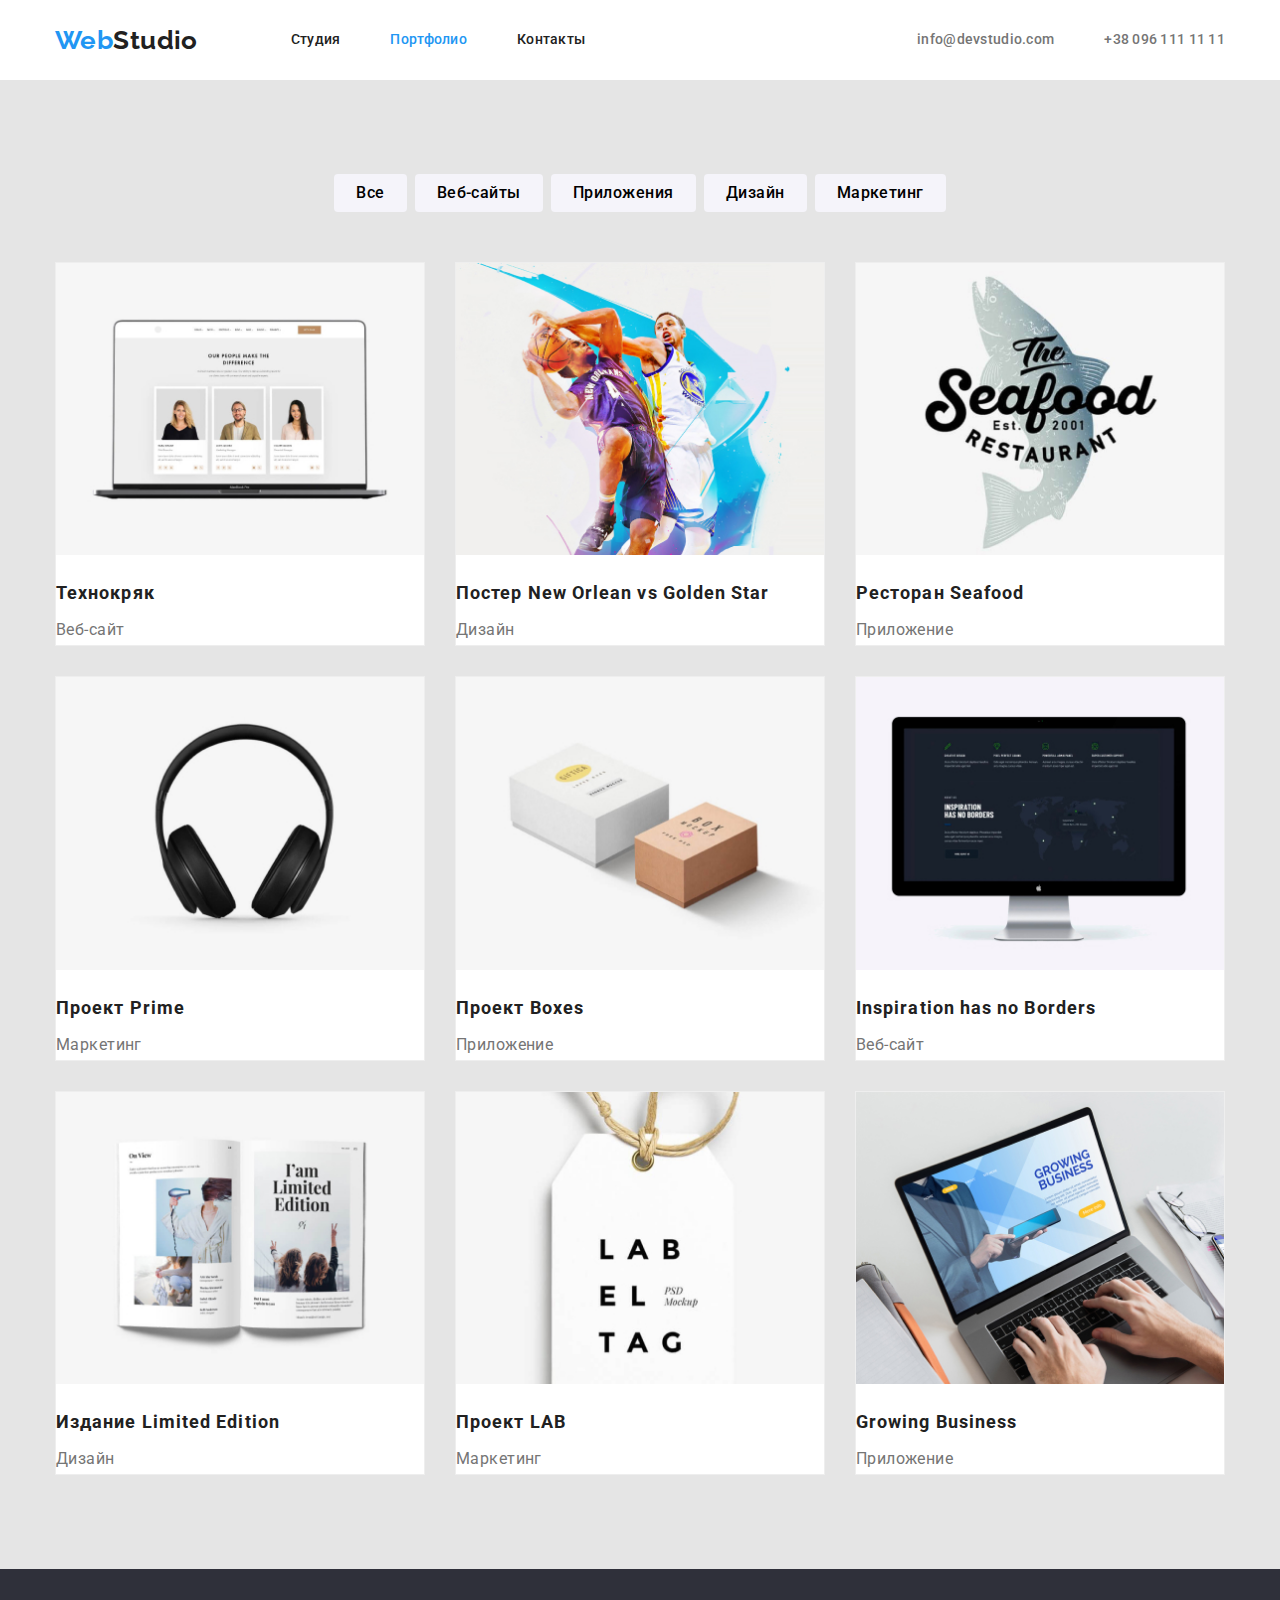
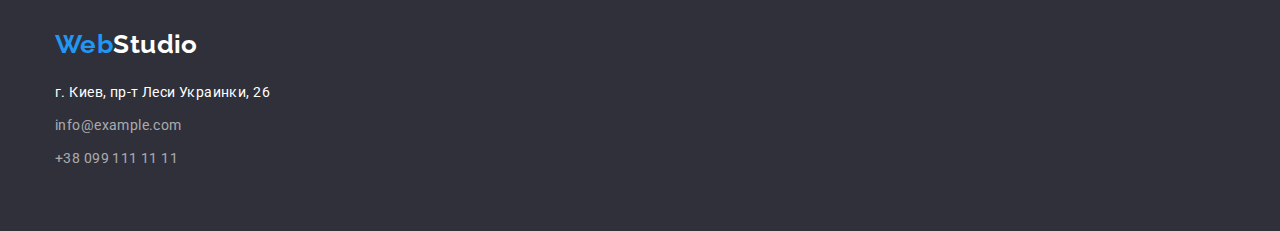
==== portfolio.html @ 5de12aaf "Скопированы файлы из дз№4" ====
<!DOCTYPE html>
<html lang="ru">
  <head>
    <meta charset="UTF-8" />
    <meta http-equiv="X-UA-Compatible" content="IE=edge" />
    <meta name="viewport" content="width=device-width, initial-scale=1.0" />
    <title>Document</title>
    <link rel="preconnect" href="https://fonts.googleapis.com" />
    <link rel="preconnect" href="https://fonts.gstatic.com" crossorigin />
    <link
      href="https://fonts.googleapis.com/css2?family=Raleway:wght@600&family=Roboto:wght@400;500;700;900&display=swap"
      rel="stylesheet"
    />
    <link rel="stylesheet" href="./css/style.css" />
  </head>
  <body>
    <!-- header -->
    <header class="header">
      <div class="container header-nav">
        <nav class="nav">
          <a href="" lang="en" class="logo-header">
            <span class="logo-decor">Web</span>Studio</a
          >
          <ul class="nav-list">
            <li><a href="./index.html" class="nav-link">Студия</a></li>
            <li><a href="" class="nav-link current">Портфолио</a></li>
            <li><a href="" class="nav-link">Контакты</a></li>
          </ul>
        </nav>

        <ul class="cotacts-list">
          <li><a href="" class="nav-communication">info@devstudio.com</a></li>
          <li><a href="" class="nav-communication">+38 096 111 11 11</a></li>
        </ul>
      </div>
    </header>
    <!-- main -->
    <main>
      <section class="portfolio">
        <div class="container">
          <ul class="list-search">
            <li>
              <button class="search-btn">Все</button>
            </li>
            <li>
              <button class="search-btn">Веб-сайты</button>
            </li>
            <li>
              <button class="search-btn">Приложения</button>
            </li>
            <li>
              <button class="search-btn">Дизайн</button>
            </li>
            <li>
              <button class="search-btn">Маркетинг</button>
            </li>
          </ul>
          <ul class="list-portfolio">
            <li class="portfolio-card">
              <a href="">
                <img
                  src="./img/portfolio0.jpg"
                  alt="Сайт Технокряк"
                  width="370"
                />
                <h2 class="card-title">Технокряк</h2>
                <p class="card-info">Веб-сайт</p></a
              >
            </li>
            <li class="portfolio-card">
              <a href="">
                <img
                  src="./img/portfolio1.jpg"
                  alt="Постер баскетболистов"
                  width="370"
                />
                <h2 class="card-title">Постер New Orlean vs Golden Star</h2>
                <p class="card-info">Дизайн</p></a
              >
            </li>
            <li class="portfolio-card">
              <a href="">
                <img
                  src="./img/portfolio2.jpg"
                  alt="Логотип ресторана"
                  width="370"
                />
                <h2 class="card-title">Ресторан Seafood</h2>
                <p class="card-info">Приложение</p></a
              >
            </li>
            <li class="portfolio-card">
              <a href="">
                <img src="./img/portfolio3.jpg" alt="Наушники" width="370" />
                <h2 class="card-title">Проект Prime</h2>
                <p class="card-info">Маркетинг</p></a
              >
            </li>
            <li class="portfolio-card">
              <a href="">
                <img
                  src="./img/portfolio4.jpg"
                  alt="Фото проекта"
                  width="370"
                />
                <h2 class="card-title">Проект Boxes</h2>
                <p class="card-info">Приложение</p></a
              >
            </li>
            <li class="portfolio-card">
              <a href="">
                <img
                  src="./img/portfolio5.jpg"
                  alt="Сайт Inspiration has no Borders"
                  width="370"
                />
                <h2 class="card-title">Inspiration has no Borders</h2>
                <p class="card-info">Веб-сайт</p></a
              >
            </li>
            <li class="portfolio-card">
              <a href="">
                <img src="./img/portfolio6.jpg" alt="Журнал" width="370" />
                <h2 class="card-title">Издание Limited Edition</h2>
                <p class="card-info">Дизайн</p></a
              >
            </li>
            <li class="portfolio-card">
              <a href="">
                <img
                  src="./img/portfolio7.jpg"
                  alt="Лого проекта Lab"
                  width="370"
                />
                <h2 class="card-title">Проект LAB</h2>
                <p class="card-info">Маркетинг</p></a
              >
            </li>
            <li class="portfolio-card">
              <a href="">
                <img
                  src="./img/portfolio8.jpg"
                  alt="Приложение Growing Business"
                  width="370"
                />
                <h2 class="card-title">Growing Business</h2>
                <p class="card-info">Приложение</p></a
              >
            </li>
          </ul>
        </div>
      </section>
    </main>
    <!-- footer -->
    <footer class="footer">
      <div class="container">
        <a href="./index.html" lang="en" class="logo-footer">
          <span class="logo-decor">Web</span>Studio</a
        >
        <address class="adress">
          <ul class="adress-list">
            <li class="adress-offline">г. Киев, пр-т Леси Украинки, 26</li>
            <li class="adress-online">info@example.com</li>
            <li class="adress-online">+38 099 111 11 11</li>
          </ul>
        </address>
      </div>
    </footer>
  </body>
</html>
---- css/style.css ----
/* Палитра цветов
Accent #2196F3
title color #212121
Secondary color #757575
white #FFFFFF
second bg color #E5E5E5
third bg color #2F303A
mail tel color rgba(255, 255, 255, 0.6)
bgcolor button portfolio #F5F4FA


*/

/* Указываем box sizing */
*,
*::before,
*::after {
    box-sizing: border-box;
}

/* Убираем внутренние отступы */
ul,
ol {
    padding: 0;
}

/* Убираем внешние отступы */
body,
h1,
h2,
h3,
h4,
p,
ul,
ol,
li,
figure,
figcaption,
blockquote,
dl,
dd {
    margin: 0;
}

/* Выставляем основные настройки по-умолчанию для body */
body {
    min-height: 100vh;
    scroll-behavior: smooth;
    text-rendering: optimizeSpeed;
    line-height: 1.5;
}

/* Удаляем стандартную стилизацию для всех ul и il, у которых есть атрибут class*/
ul[class],
ol[class] {
    list-style: none;
}

/* Элементы a, у которых нет класса, сбрасываем до дефолтных стилей */
a:not([class]) {
    text-decoration-skip-ink: auto;
}

/* Упрощаем работу с изображениями */
img {
    max-width: 100%;
    display: block;
}

/* Указываем понятную периодичность в потоке данных у article*/
article>*+* {
    margin-top: 1em;
}

/* Наследуем шрифты для инпутов и кнопок */
input,
button,
textarea,
select {
    font: inherit;
}

/* Удаляем все анимации и переходы для людей, которые предпочитай их не использовать */
@media (prefers-reduced-motion: reduce) {
    * {
        animation-duration: 0.01ms !important;
        animation-iteration-count: 1 !important;
        transition-duration: 0.01ms !important;
        scroll-behavior: auto !important;
    }
}

:root{
    --primary-text-color: #212121;
    --Secondary-text-color:#757575;
    --white: #FFFFFF;
    --second-bgcolor: #E5E5E5;
    --third-bgcolor: #2F303A;
    --mail-tel-color: rgba(255, 255, 255, 0.6);
    --accent-color: #2196F3;
    --button-bgcolor: #F5F4FA;
    --icon-color: #AFB1B8;
    --bgcolor-icon-footer: rgba(255, 255, 255, 0.1);
}
a{
    text-decoration: none;
  
}

body{
    color: var(--primary-text-color);

    font-size: 14px;
    font-family: Roboto, sans-serif;
    line-height: 1.71;
    letter-spacing: 0.03em;
        
/* Шапка */
}
.logo-header, .logo-footer{
        color: var(--primary-text-color);

        font-family: Raleway, sans-serif;
        font-weight: 700;
        font-size: 26px;
        line-height: 1.19;


    }
    .logo-header{
        margin-right: 93px;
    }
.header-nav{
    display: flex;

}
.logo-decor{
    color: var(--accent-color)
}
.nav{
    display: flex;
    align-items: center;
}
/* .nav-list .nav-link:not(:last-child){
    margin-left: 50px;
} */
.nav-list{
    display: flex;

}
.nav-link, .nav-communication{
    color: var(--primary-text-color);
    
    font-weight: 500;
    line-height: 1.14;
    letter-spacing: 0.02em;

    display: block;
    padding: 32px 0;   

}

.current{
    color: var(--accent-color)
}
.header ul :hover, .header ul :focus{
    color: var(--accent-color)
}
.cotacts-list {
    display: flex;
margin-left: auto;

  
}
.nav-communication{
    display: flex;
    color: var(--Secondary-text-color);
  
    font-weight: 500;
    line-height: 1.14;
    letter-spacing: 0.02em;

}
.icon-envelope,
.icon-tel {
    display: inline-flex;
    margin-right: 10px;
    fill: currentColor;
}
.nav-list li:not(:first-child) {
    margin-left: 50px;
}
.cotacts-list li+li{
    margin-left: 50px;
}

/* Main index */
main{
    background-color: var(--second-bgcolor);
}
.container{
    width: 1200px;
    margin-left: auto;
    margin-right: auto;
    
    padding: 0 15px;
}
.our-lessons, .our-team, .portfolio,
.regular-customers{
    padding-top: 94px;
    padding-bottom: 94px; ;
}
.our-feathers{
    padding-top: 94px;

}
/* hero */
.hero{
background-image: linear-gradient(to right, rgba(47, 48, 58, 0.4), rgba(47, 48, 58, 0.4)), 
url(../img/bgimg.jpg);
background-repeat: no-repeat;
width: 1600px;
height: 600px;
margin: 0 auto;
    padding: 200px 0;
}
.hero-title {
    color: var(--white);
    


    font-weight: 900;
    font-size: 44px;
    line-height: 1.36;
    text-align: center;
    letter-spacing: 0.06em;

    
    margin-bottom: 30px;
}
.hero-button{
    background-color: var(--accent-color);
    color: var(--white);

      
    font-family: Roboto,
    sans-serif;
    font-weight: 700;
    font-size: 16px;
    line-height: 1.88;
    letter-spacing: 0.06em;

    cursor: pointer;
    box-shadow: 0px 4px 4px rgba(0, 0, 0, 0.15);
    border-radius: 4px;
    border: none;
    padding: 10px 32px;
    margin-left: auto;
    margin-right: auto ;
    
    display: block;
}

/*Особенности  */
.feature-list{
    display: flex;
}
.icon-feature {
    width: 70px;
    height: 70px;
}

.icon-feature-container {
    padding: 25px 100px;
    background-color: var(--button-bgcolor);
    border-radius: 4px;
    margin-bottom: 30px;
}
.feature-list li:not(:last-child){
  margin-right: 30px;
}
.feature-list-title{
    color: var(--primary-text-color);

    font-weight: 700;
    line-height: 1.14;
    }

.feature-info{
    color: var(--Secondary-text-color);

    margin-top: 10px;

}
.lessons-titile, .team-title, .regular-customers-title{
    color: var(--primary-text-color) ;

    font-weight: 700;
    font-size: 36px;
    line-height: 1.17;
    text-align: center;

    margin-bottom: 50px;
}



/*Чем мы занимаемся  */
.lessons-list{
    display: flex;
}
.lessons-list li:not(:last-child){
    margin-right: 30px;
}


/* Наша команда */
.list-item-worker:not(:last-child){
    margin-right: 30px;
}

.list-item-worker{
    background: var(--white);   
    box-shadow: 0px 1px 3px rgba(0, 0, 0, 0.12),
    0px 1px 1px rgba(0, 0, 0, 0.14),
    0px 2px 1px rgba(0, 0, 0, 0.2);

    border-radius: 0px 0px 4px 4px;
}
.team-list{
    display: flex;
}
.team-name{
    color: var(--primary-text-color);

    font-weight: 500;
    font-size: 16px;
    line-height: 1.19;
    text-align: center;

}
.name-info{
    color: var(--Secondary-text-color);

    font-size: 16px;
    line-height: 1.19;
    text-align: center;

    margin-top: 10px;
}
.name-info-container{
    padding: 32px 30px;
}
.sochial-icon-list {
    display: flex;
    margin-top: 16px;
    justify-content: space-between;

}

.sochial-icon-link {
    display: flex;
    width: 44px;
    height: 44px;

    justify-content: center;
    align-items: center;
    border-radius: 50%;
}

.sochial-icon-link a {
    display: flex;
}

.sochial-icon-link:hover {
    background-color: var(--accent-color);

    cursor: pointer;
}

.sochial-icon-link:hover .sochial-icon-link-svg {
    fill: var(--white);
}

.sochial-icon-link-svg {

    width: 20px;
    height: 20px;
    fill: var(--icon-color);
    margin: auto;
}


/* Постоянные клиенты */
.regular-customers-list {
    display: flex;
    justify-content: space-between;

}

.regular-customers-item {
    display: flex;
    justify-content: center;
    align-items: center;

    width: 170px;
    height: 92px;
    border: 1px solid var(--icon-color);
    box-sizing: border-box;
    border-radius: 4px;

}

.regular-customers-item-svg {
    fill: currentColor
}

.regular-customers-item a {
    color: var(--icon-color);
}

.regular-customers-item:hover,
.regular-customers-item:hover .regular-customers-item-svg {
    border-color: var(--accent-color);
    color: var(--accent-color);
    cursor: pointer;
}

.regular-customers-item:focus,
.regular-customers-item:focus .regular-customers-item-svg {
    border-color: var(--accent-color);
    color: var(--accent-color);
    cursor: pointer;
}
/* footer */
.footer{
    background-color: var(--third-bgcolor);

    padding: 60px 0;
}
.logo-footer{
    color: var(--white);
}
.adress{
    font-family: Roboto, sans-serif;
    font-style: normal;
    font-weight: 400;
    font-size: 14px;
    line-height: 1.71;
}
.adress-offline{
    color: var(--white);

    margin-top: 20px;
}
.adress-online{
    color: var(--mail-tel-color);

    margin-top: 9px;
}
.icon-list-footer {
    display: flex;
}

.icon-link-footer-svg {
    width: 20px;
    height: 20px;
}

.icon-link-footer {
    width: 44px;
    height: 44px;
    background-color: teal;
}

.general-container-footer {
    display: flex;
    align-items: baseline;
}

.second-container-footer {
    margin-left: 70px;
}

.second-container-footer-title {
    margin-bottom: 20px;
    font-size: 14px;
    font-weight: 700;

    text-transform: uppercase;
    color: var(--white);
}

.sochial-icon-link-svg-footer {
    fill: var(--white);

}

.sochial-icon-link-footer {
    background-color: var(--bgcolor-icon-footer);
}

.sochial-icon-link-footer:not(:last-child) {
    margin-right: 10px;
}


/* main portfolio */
.list-search{
    display: flex;
    justify-content: center;
    margin-bottom: 50px;
}
.list-search li:not(:last-child){
    margin-right: 8px;
}
.search-btn{
    border: none;
    background-color: var(--button-bgcolor);
    background: #F5F4FA;
    border-radius: 4px;

    font-family: 'Roboto';
    font-style: normal;
    font-weight: 500;
    font-size: 16px;
    line-height: 1.62;
    letter-spacing: 0.03em;

    padding: 6px 22px;
}
.search-btn:hover, .search-btn:focus{
    background-color: var(--accent-color);
    color: var(--white);
}
.portfolio-card{
    background-color: var(--white);
    
    width: calc((100% - 60px) / 3);
    border: 1px solid #EEEEEE;
   
    margin-right: 30px;
    margin-bottom: 30px;
}
.portfolio-card:nth-child(3n){
    margin-right: 0;
}
.portfolio-card:nth-last-child(-n+3){
    margin-bottom: 0;
}
.list-portfolio{
    display: flex;
    flex-wrap: wrap;
   
}
.card-title{
    color: var(--primary-text-color);
 
    font-size: 18px;
    line-height: 2.00;
    letter-spacing: 0.06em;

    margin-top: 20px;
}
.card-info{
    color: var(--Secondary-text-color);

    font-size: 16px;
    line-height: 1.88;

    margin-top: 4px;
}
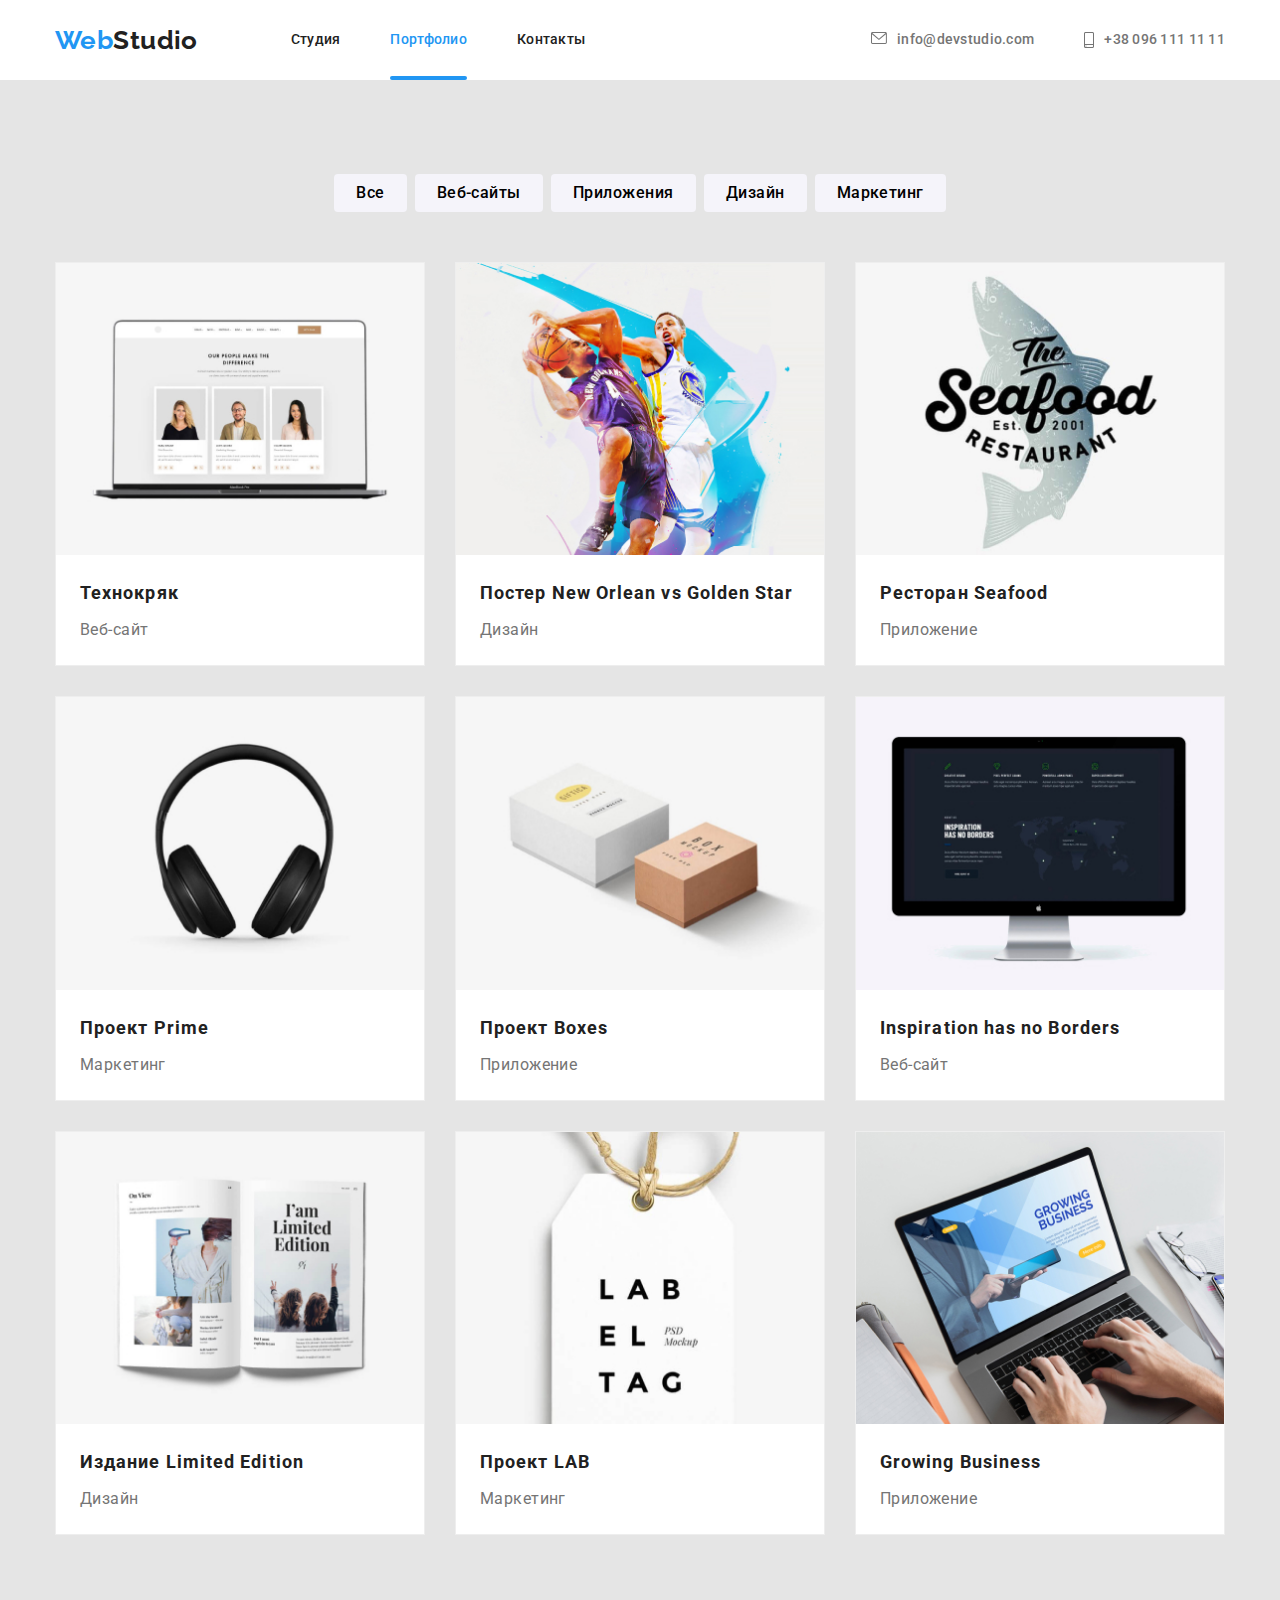
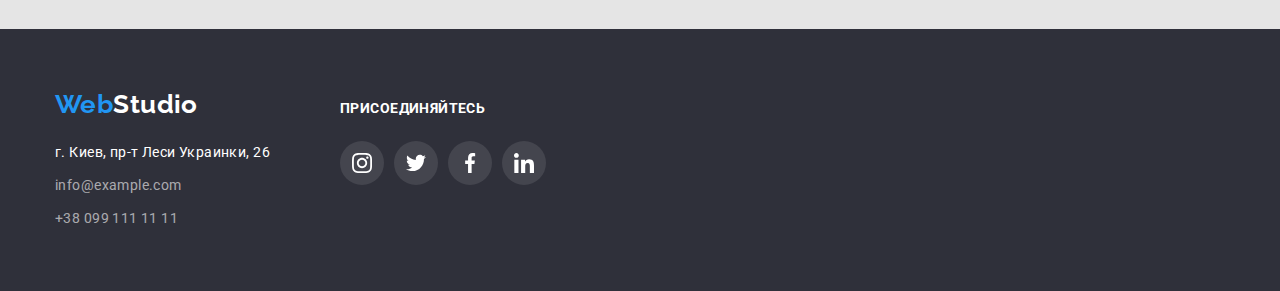
==== commit d31ec58c: "Сделано все кроме анимаций" ====
--- a/portfolio.html
+++ b/portfolio.html
@@ -23,14 +23,30 @@
           >
           <ul class="nav-list">
             <li><a href="./index.html" class="nav-link">Студия</a></li>
-            <li><a href="" class="nav-link current">Портфолио</a></li>
+            <li>
+              <a href="./portfolio.html" class="nav-link current">Портфолио</a>
+            </li>
             <li><a href="" class="nav-link">Контакты</a></li>
           </ul>
         </nav>
 
         <ul class="cotacts-list">
-          <li><a href="" class="nav-communication">info@devstudio.com</a></li>
-          <li><a href="" class="nav-communication">+38 096 111 11 11</a></li>
+          <li>
+            <a href="" class="nav-communication">
+              <svg class="icon-envelope" width="16px" height="12px">
+                <use href="img/sprite.svg#icon-envelope"></use>
+              </svg>
+              info@devstudio.com</a
+            >
+          </li>
+          <li>
+            <a href="" class="nav-communication">
+              <svg class="icon-tel" width="10px" height="16px">
+                <use href="./img/sprite.svg#icon-smartphone"></use>
+              </svg>
+              +38 096 111 11 11</a
+            >
+          </li>
         </ul>
       </div>
     </header>
@@ -58,93 +74,177 @@
           <ul class="list-portfolio">
             <li class="portfolio-card">
               <a href="">
-                <img
-                  src="./img/portfolio0.jpg"
-                  alt="Сайт Технокряк"
-                  width="370"
-                />
-                <h2 class="card-title">Технокряк</h2>
-                <p class="card-info">Веб-сайт</p></a
-              >
-            </li>
-            <li class="portfolio-card">
-              <a href="">
-                <img
-                  src="./img/portfolio1.jpg"
-                  alt="Постер баскетболистов"
-                  width="370"
-                />
-                <h2 class="card-title">Постер New Orlean vs Golden Star</h2>
-                <p class="card-info">Дизайн</p></a
-              >
-            </li>
-            <li class="portfolio-card">
-              <a href="">
-                <img
-                  src="./img/portfolio2.jpg"
-                  alt="Логотип ресторана"
-                  width="370"
-                />
-                <h2 class="card-title">Ресторан Seafood</h2>
-                <p class="card-info">Приложение</p></a
-              >
-            </li>
-            <li class="portfolio-card">
-              <a href="">
-                <img src="./img/portfolio3.jpg" alt="Наушники" width="370" />
-                <h2 class="card-title">Проект Prime</h2>
-                <p class="card-info">Маркетинг</p></a
-              >
-            </li>
-            <li class="portfolio-card">
-              <a href="">
-                <img
-                  src="./img/portfolio4.jpg"
-                  alt="Фото проекта"
-                  width="370"
-                />
-                <h2 class="card-title">Проект Boxes</h2>
-                <p class="card-info">Приложение</p></a
-              >
-            </li>
-            <li class="portfolio-card">
-              <a href="">
-                <img
-                  src="./img/portfolio5.jpg"
-                  alt="Сайт Inspiration has no Borders"
-                  width="370"
-                />
-                <h2 class="card-title">Inspiration has no Borders</h2>
-                <p class="card-info">Веб-сайт</p></a
-              >
-            </li>
-            <li class="portfolio-card">
-              <a href="">
-                <img src="./img/portfolio6.jpg" alt="Журнал" width="370" />
-                <h2 class="card-title">Издание Limited Edition</h2>
-                <p class="card-info">Дизайн</p></a
-              >
-            </li>
-            <li class="portfolio-card">
-              <a href="">
-                <img
-                  src="./img/portfolio7.jpg"
-                  alt="Лого проекта Lab"
-                  width="370"
-                />
-                <h2 class="card-title">Проект LAB</h2>
-                <p class="card-info">Маркетинг</p></a
-              >
-            </li>
-            <li class="portfolio-card">
-              <a href="">
-                <img
-                  src="./img/portfolio8.jpg"
-                  alt="Приложение Growing Business"
-                  width="370"
-                />
-                <h2 class="card-title">Growing Business</h2>
-                <p class="card-info">Приложение</p></a
+                <div class="partfolio-card-overlay">
+                  <img
+                    src="./img/portfolio0.jpg"
+                    alt="Сайт Технокряк"
+                    width="370"
+                  />
+                  <p class="card-text">
+                    Ресурс предлагает комплексные предложения с разным уровнем
+                    функционала и сервисов. Все это позволит посетителю получить
+                    исчерпывающие сведения о компании или частном лице.
+                  </p>
+                </div>
+  <div class="portfolio-card-name">
+                  <h2 class="card-title">Технокряк</h2>
+                  <p class="card-info">Веб-сайт</p>
+  </div></a
+              >
+            </li>
+            <li class="portfolio-card">
+              <p>
+                <a href="">
+                 <div class="partfolio-card-overlay">
+                    <img
+                      src="./img/portfolio1.jpg"
+                      alt="Постер баскетболистов"
+                      width="370"
+                    />
+                    <p class="card-text">
+                      Ресурс предлагает комплексные предложения с разным уровнем
+                      функционала и сервисов. Все это позволит посетителю получить
+                      исчерпывающие сведения о компании или частном лице.
+                    </p>
+                 </div>
+              </p>
+             <div class="portfolio-card-name">
+                  <h2 class="card-title">Постер New Orlean vs Golden Star</h2>
+                  <p class="card-info">Дизайн</p>
+             </div></a
+              >
+            </li>
+            <li class="portfolio-card">
+              <a href="">
+             <div class="partfolio-card-overlay">
+                  <img
+                    src="./img/portfolio2.jpg"
+                    alt="Логотип ресторана"
+                    width="370"
+                  />
+                  <p class="card-text">
+                    Ресурс предлагает комплексные предложения с разным уровнем
+                    функционала и сервисов. Все это позволит посетителю получить
+                    исчерпывающие сведения о компании или частном лице.
+                  </p>
+             </div>
+            <div class="portfolio-card-name">
+                  <h2 class="card-title">Ресторан Seafood</h2>
+                  <p class="card-info">Приложение</p>
+            </div></a
+              >
+            </li>
+            <li class="portfolio-card">
+              <a href="">
+               <div class="partfolio-card-overlay">
+                  <img src="./img/portfolio3.jpg" alt="Наушники" width="370" />
+                  <p class="card-text">
+                    Ресурс предлагает комплексные предложения с разным уровнем
+                    функционала и сервисов. Все это позволит посетителю получить
+                    исчерпывающие сведения о компании или частном лице.
+                  </p>
+               </div>
+          <div class="portfolio-card-name">
+                  <h2 class="card-title">Проект Prime</h2>
+                  <p class="card-info">Маркетинг</p>
+          </div></a
+              >
+            </li>
+            <li class="portfolio-card">
+              <a href="">
+               <div class="partfolio-card-overlay">
+                  <img
+                    src="./img/portfolio4.jpg"
+                    alt="Фото проекта"
+                    width="370"
+                  />
+                  <p class="card-text">
+                    Ресурс предлагает комплексные предложения с разным уровнем
+                    функционала и сервисов. Все это позволит посетителю получить
+                    исчерпывающие сведения о компании или частном лице.
+                  </p>
+               </div>
+           <div class="portfolio-card-name">
+                  <h2 class="card-title">Проект Boxes</h2>
+                  <p class="card-info">Приложение</p>
+           </div></a
+              >
+            </li>
+            <li class="portfolio-card">
+              <a href="">
+              <div class="partfolio-card-overlay">
+                  <img
+                    src="./img/portfolio5.jpg"
+                    alt="Сайт Inspiration has no Borders"
+                    width="370"
+                  />
+                  <p class="card-text">
+                    Ресурс предлагает комплексные предложения с разным уровнем
+                    функционала и сервисов. Все это позволит посетителю получить
+                    исчерпывающие сведения о компании или частном лице.
+                  </p>
+              </div>
+                <div class="portfolio-card-name">
+                  <h2 class="card-title">Inspiration has no Borders</h2>
+                  <p class="card-info">Веб-сайт</p>
+                </div></a
+              >
+            </li>
+            <li class="portfolio-card">
+              <a href="">
+            <div class="partfolio-card-overlay">
+                  <img src="./img/portfolio6.jpg" alt="Журнал" width="370" />
+                  <p class="card-text">
+                    Ресурс предлагает комплексные предложения с разным уровнем
+                    функционала и сервисов. Все это позволит посетителю получить
+                    исчерпывающие сведения о компании или частном лице.
+                  </p>
+            </div>
+             <div class="portfolio-card-name">
+                  <h2 class="card-title">Издание Limited Edition</h2>
+                  <p class="card-info">Дизайн</p>
+             </div></a
+              >
+            </li>
+            <li class="portfolio-card">
+              <a href="">
+          <div class="partfolio-card-overlay">
+                  <img
+                    src="./img/portfolio7.jpg"
+                    alt="Лого проекта Lab"
+                    width="370"
+                  />
+                  <p class="card-text">
+                    Ресурс предлагает комплексные предложения с разным уровнем
+                    функционала и сервисов. Все это позволит посетителю получить
+                    исчерпывающие сведения о компании или частном лице.
+                  </p>
+          </div>
+               <div class="portfolio-card-name">
+                  <h2 class="card-title">Проект LAB</h2>
+                  <p class="card-info">Маркетинг</p>
+               </div></a
+              >
+            </li>
+            <li class="portfolio-card">
+              <a href="">
+             <div class="partfolio-card-overlay">
+                  <img
+                    src="./img/portfolio8.jpg"
+                    alt="Приложение Growing Business"
+                    width="370"
+                  />
+                  <p class="card-text">
+                    Ресурс предлагает комплексные предложения с разным уровнем
+                    функционала и сервисов. Все это позволит посетителю получить
+                    исчерпывающие сведения о компании или частном лице.
+                    
+                  </p>
+             </div>
+               <div class="portfolio-card-name">
+                  <h2 class="card-title">Growing Business</h2>
+                  <p class="card-info">Приложение</p>
+               </div></a
               >
             </li>
           </ul>
@@ -153,17 +253,56 @@
     </main>
     <!-- footer -->
     <footer class="footer">
-      <div class="container">
-        <a href="./index.html" lang="en" class="logo-footer">
-          <span class="logo-decor">Web</span>Studio</a
-        >
-        <address class="adress">
-          <ul class="adress-list">
-            <li class="adress-offline">г. Киев, пр-т Леси Украинки, 26</li>
-            <li class="adress-online">info@example.com</li>
-            <li class="adress-online">+38 099 111 11 11</li>
+      <div class="container general-container-footer">
+        <div class="first-container-footer">
+          <a href="" lang="en" class="logo-footer">
+            <span class="logo-decor">Web</span>Studio</a
+          >
+          <address class="adress">
+            <ul class="adress-list">
+              <li>
+                <a href="" class="adress-offline"
+                  >г. Киев, пр-т Леси Украинки, 26</a
+                >
+              </li>
+              <li><a href="" class="adress-online">info@example.com</a></li>
+              <li><a href="" class="adress-online">+38 099 111 11 11</a></li>
+            </ul>
+          </address>
+        </div>
+        <div class="second-container-footer">
+          <p class="second-container-footer-title">присоединяйтесь</p>
+          <ul class="sochial-icon-list">
+            <li class="sochial-icon-link sochial-icon-link-footer">
+              <a href="https://www.instagram.com/">
+                <svg class="sochial-icon-link-svg sochial-icon-link-svg-footer">
+                  <use href="./img/sprite.svg#icon-instagram"></use>
+                </svg>
+              </a>
+            </li>
+            <li class="sochial-icon-link sochial-icon-link-footer">
+              <a href="">
+                <svg class="sochial-icon-link-svg sochial-icon-link-svg-footer">
+                  <use href="./img/sprite.svg#icon-twitter"></use>
+                </svg>
+              </a>
+            </li>
+            <li class="sochial-icon-link sochial-icon-link-footer">
+              <a href="">
+                <svg class="sochial-icon-link-svg sochial-icon-link-svg-footer">
+                  <use href="./img/sprite.svg#icon-facebook"></use>
+                </svg>
+              </a>
+            </li>
+            <li class="sochial-icon-link sochial-icon-link-footer">
+              <a href="">
+                <svg class="sochial-icon-link-svg sochial-icon-link-svg-footer">
+                  <use href="./img/sprite.svg#icon-linkedin"></use>
+                </svg>
+              </a>
+            </li>
           </ul>
-        </address>
+        </div>
       </div>
     </footer>
   </body>
--- a/css/style.css
+++ b/css/style.css
@@ -102,6 +102,9 @@
     --button-bgcolor: #F5F4FA;
     --icon-color: #AFB1B8;
     --bgcolor-icon-footer: rgba(255, 255, 255, 0.1);
+    --backdrop-color:rgba(0, 0, 0, 0.2);
+    --bgcolor-lessons-info:rgba(47, 48, 58, 0.8);
+    --accent-bgcolor:rgba(33, 150, 243, 0.9);
 }
 a{
     text-decoration: none;
@@ -162,7 +165,18 @@
 }
 
 .current{
+    position: relative;
     color: var(--accent-color)
+}
+.current::after{
+    position:absolute;
+    content: "";
+    display: block;
+    width: 100%;
+    height: 4px;
+    bottom: 0;
+    border-radius: 2px;
+    background-color: var(--accent-color);
 }
 .header ul :hover, .header ul :focus{
     color: var(--accent-color)
@@ -217,13 +231,18 @@
 }
 /* hero */
 .hero{
-background-image: linear-gradient(to right, rgba(47, 48, 58, 0.4), rgba(47, 48, 58, 0.4)), 
-url(../img/bgimg.jpg);
-background-repeat: no-repeat;
-width: 1600px;
-height: 600px;
-margin: 0 auto;
+    background-image: linear-gradient(to right, rgba(47, 48, 58, 0.4), rgba(47, 48, 58, 0.4)), 
+    url(../img/bgimg.jpg);
+    background-repeat: no-repeat;
+    width: 1600px;
+    height: 600px;
+    margin: 0 auto;
     padding: 200px 0;
+}
+.feature-tittle{
+    position: absolute;
+    opacity: 0;
+    pointer-events: none;
 }
 .hero-title {
     color: var(--white);
@@ -261,7 +280,51 @@
     
     display: block;
 }
-
+.backdrop{
+    position: fixed;
+    background-color: var(--backdrop-color);
+    top: 0;
+    left: 0;
+    width: 100%;
+    height: 100%;
+
+}
+.is-hidden{
+    opacity: 0;
+    pointer-events: none;
+}
+.modal-hero-btn{
+position: fixed;
+top: 50%;
+left: 50%;
+transform: translate(-50%, -50%);
+width: 528px;
+height: 581px;
+background-color: var(--white);
+}
+.modal-close{
+    display: flex;    
+    margin-left: auto;
+    cursor: pointer;
+    width: 30px;
+    height: 30px;
+    margin-top: 8px;
+    margin-right: 8px;
+
+    
+
+    border: 1px solid rgba(0, 0, 0, 0.1);
+    box-shadow: 0px 1px 3px rgba(0, 0, 0, 0.12),
+    0px 1px 1px rgba(0, 0, 0, 0.14),
+    0px 2px 1px rgba(0, 0, 0, 0.2);
+    border-radius: 4px;
+    border-radius: 50%;
+}
+.modal-close-svg{
+ 
+
+    margin: auto;
+}
 /*Особенности  */
 .feature-list{
     display: flex;
@@ -313,7 +376,22 @@
 .lessons-list li:not(:last-child){
     margin-right: 30px;
 }
-
+.lessons-list li{
+    position: relative;
+}
+.lessons-info{
+    position: absolute;
+    display: flex;
+    justify-content: center;
+    align-items: center;
+
+    height: 70px;
+    width: 100%;
+    bottom: 0;
+
+    background-color: var(--bgcolor-lessons-info);
+    color: var(--white);
+}
 
 /* Наша команда */
 .list-item-worker:not(:last-child){
@@ -449,29 +527,17 @@
     font-size: 14px;
     line-height: 1.71;
 }
-.adress-offline{
+.adress-offline {
+    display: block;
     color: var(--white);
 
     margin-top: 20px;
 }
-.adress-online{
+.adress-online {
+    display: block;
     color: var(--mail-tel-color);
 
     margin-top: 9px;
-}
-.icon-list-footer {
-    display: flex;
-}
-
-.icon-link-footer-svg {
-    width: 20px;
-    height: 20px;
-}
-
-.icon-link-footer {
-    width: 44px;
-    height: 44px;
-    background-color: teal;
 }
 
 .general-container-footer {
@@ -507,6 +573,7 @@
 
 
 /* main portfolio */
+/* Кнопки поиска */
 .list-search{
     display: flex;
     justify-content: center;
@@ -527,6 +594,7 @@
     font-size: 16px;
     line-height: 1.62;
     letter-spacing: 0.03em;
+    cursor: pointer;
 
     padding: 6px 22px;
 }
@@ -534,11 +602,13 @@
     background-color: var(--accent-color);
     color: var(--white);
 }
+/* Карточки продуктов */
 .portfolio-card{
     background-color: var(--white);
     
     width: calc((100% - 60px) / 3);
     border: 1px solid #EEEEEE;
+
    
     margin-right: 30px;
     margin-bottom: 30px;
@@ -561,7 +631,7 @@
     line-height: 2.00;
     letter-spacing: 0.06em;
 
-    margin-top: 20px;
+
 }
 .card-info{
     color: var(--Secondary-text-color);
@@ -570,4 +640,41 @@
     line-height: 1.88;
 
     margin-top: 4px;
+}
+.partfolio-card-overlay{
+    position: relative;
+
+
+}
+.portfolio-card-name{
+    padding: 20px 24px;
+}
+.card-text{
+    opacity: 0;
+    position: absolute;
+    pointer-events: none;
+    overflow: auto;
+}
+.portfolio-card:hover {
+
+    box-shadow: 0px 1px 1px rgba(0, 0, 0, 0.12),
+    0px 4px 4px rgba(0, 0, 0, 0.06),
+    1px 4px 6px rgba(0, 0, 0, 0.16);
+
+}
+.portfolio-card:hover .card-text{
+
+    display: flex;
+
+
+    padding: 63px 24px;
+    top: 0;
+    width: 100%;
+    height: 100%;
+
+    opacity: 1;
+    color: var(--white);
+    background-color: var(--accent-bgcolor);
+    font-size: 18px;
+    line-height: 1.55;
 }